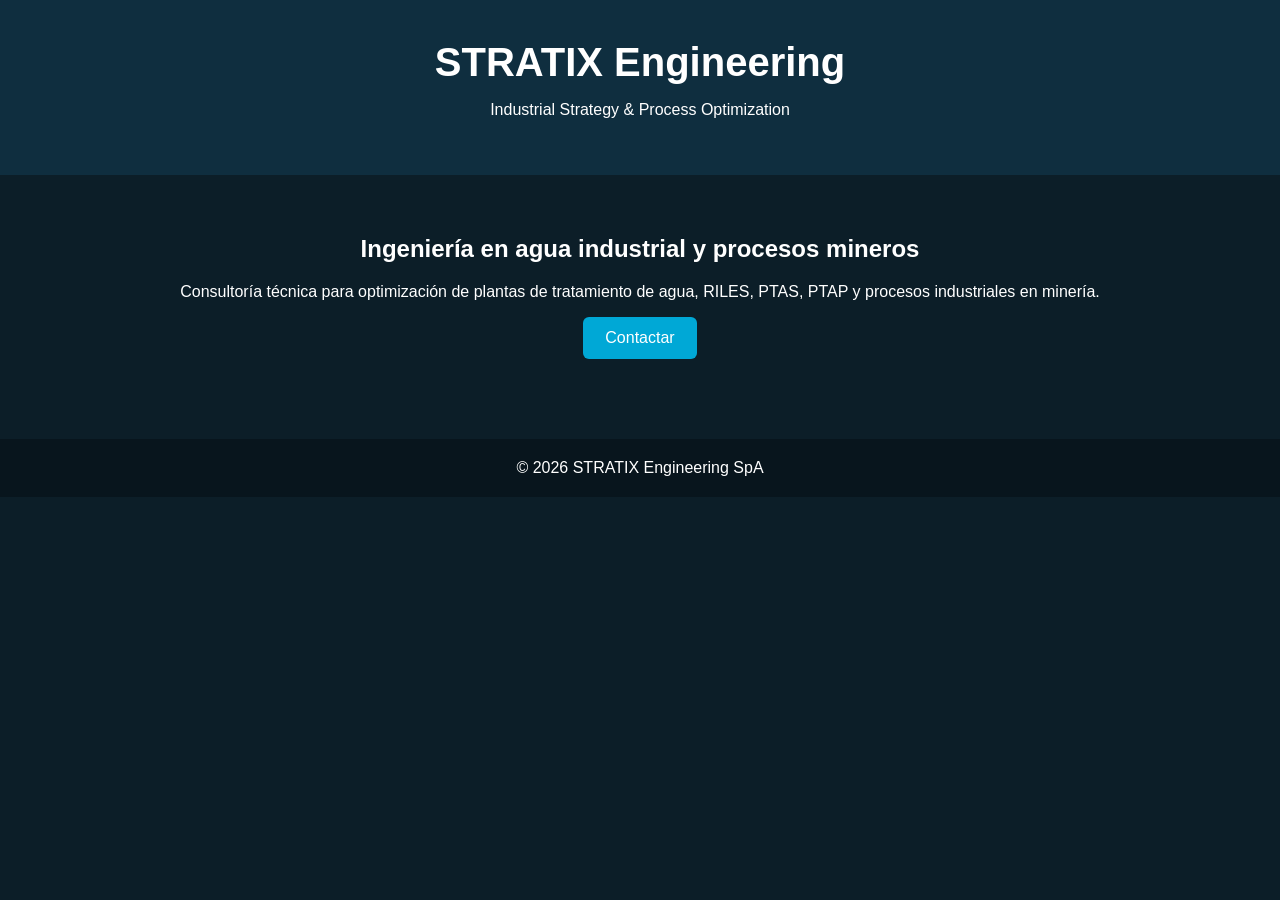
==== index.html @ 7f9ea27a "Create index.html" ====
<!DOCTYPE html>
<html lang="es">
<head>
<meta charset="UTF-8">
<title>STRATIX Engineering</title>

<style>
body{
font-family: Arial;
margin:0;
background:#0c1e28;
color:white;
text-align:center;
}

header{
background:#0f2e3f;
padding:40px;
}

h1{
font-size:40px;
margin:0;
}

section{
padding:40px;
}

button{
background:#00a8d6;
border:none;
padding:12px 22px;
color:white;
font-size:16px;
border-radius:6px;
cursor:pointer;
}

footer{
background:#08151d;
padding:20px;
margin-top:40px;
}

</style>
</head>

<body>

<header>
<h1>STRATIX Engineering</h1>
<p>Industrial Strategy & Process Optimization</p>
</header>

<section>

<h2>Ingeniería en agua industrial y procesos mineros</h2>

<p>
Consultoría técnica para optimización de plantas de tratamiento de agua,
RILES, PTAS, PTAP y procesos industriales en minería.
</p>

<button onclick="location.href='mailto:claudio.gutierrez@stratixengineering.cl'">
Contactar
</button>

</section>

<footer>
© 2026 STRATIX Engineering SpA
</footer>

</body>
</html>
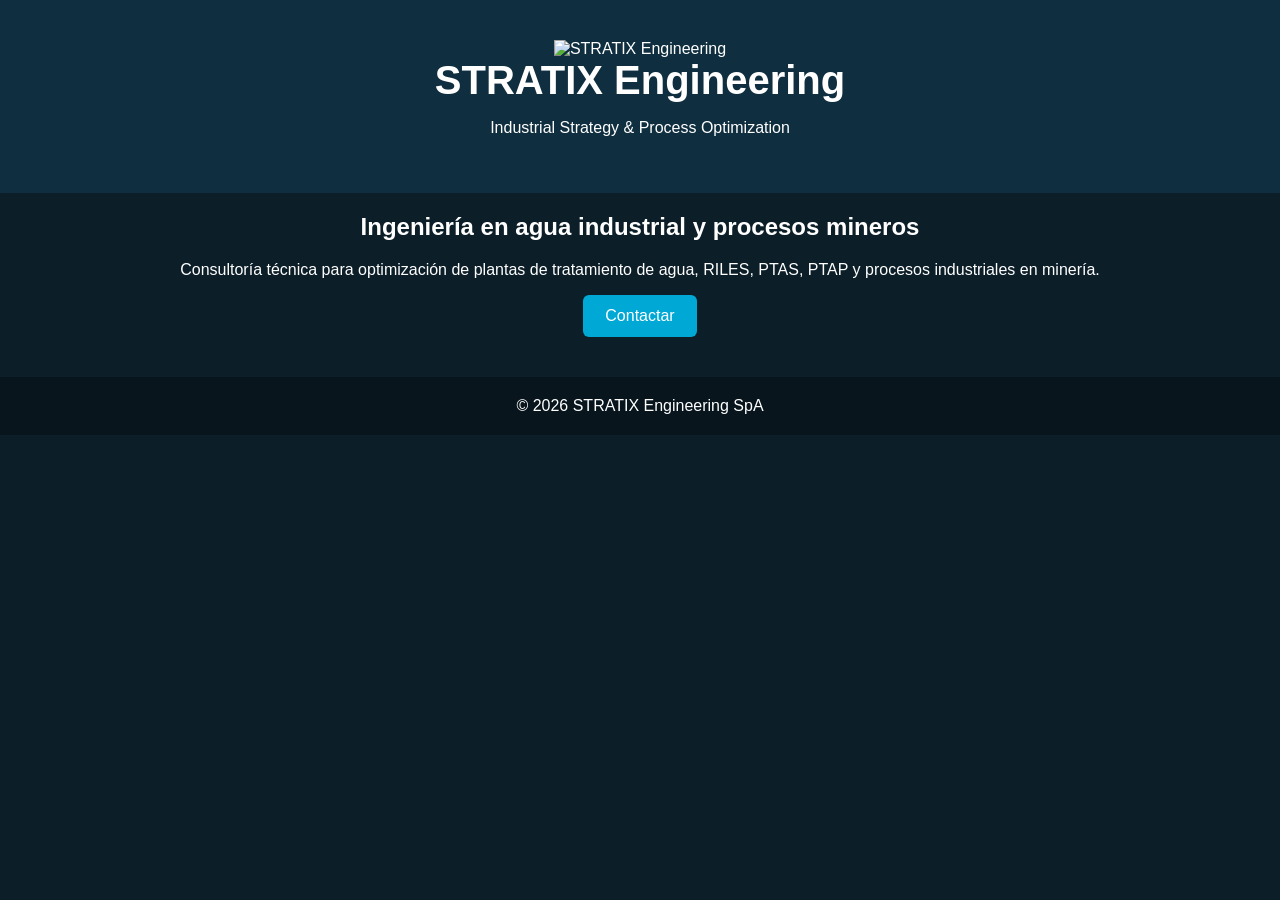
==== commit 185cb94b: "Update index.html" ====
--- a/index.html
+++ b/index.html
@@ -48,12 +48,12 @@
 
 <body>
 
+
 <header>
+<img src="engranaje más gota.png" alt="STRATIX Engineering" width="180">
 <h1>STRATIX Engineering</h1>
 <p>Industrial Strategy & Process Optimization</p>
 </header>
-
-<section>
 
 <h2>Ingeniería en agua industrial y procesos mineros</h2>
 
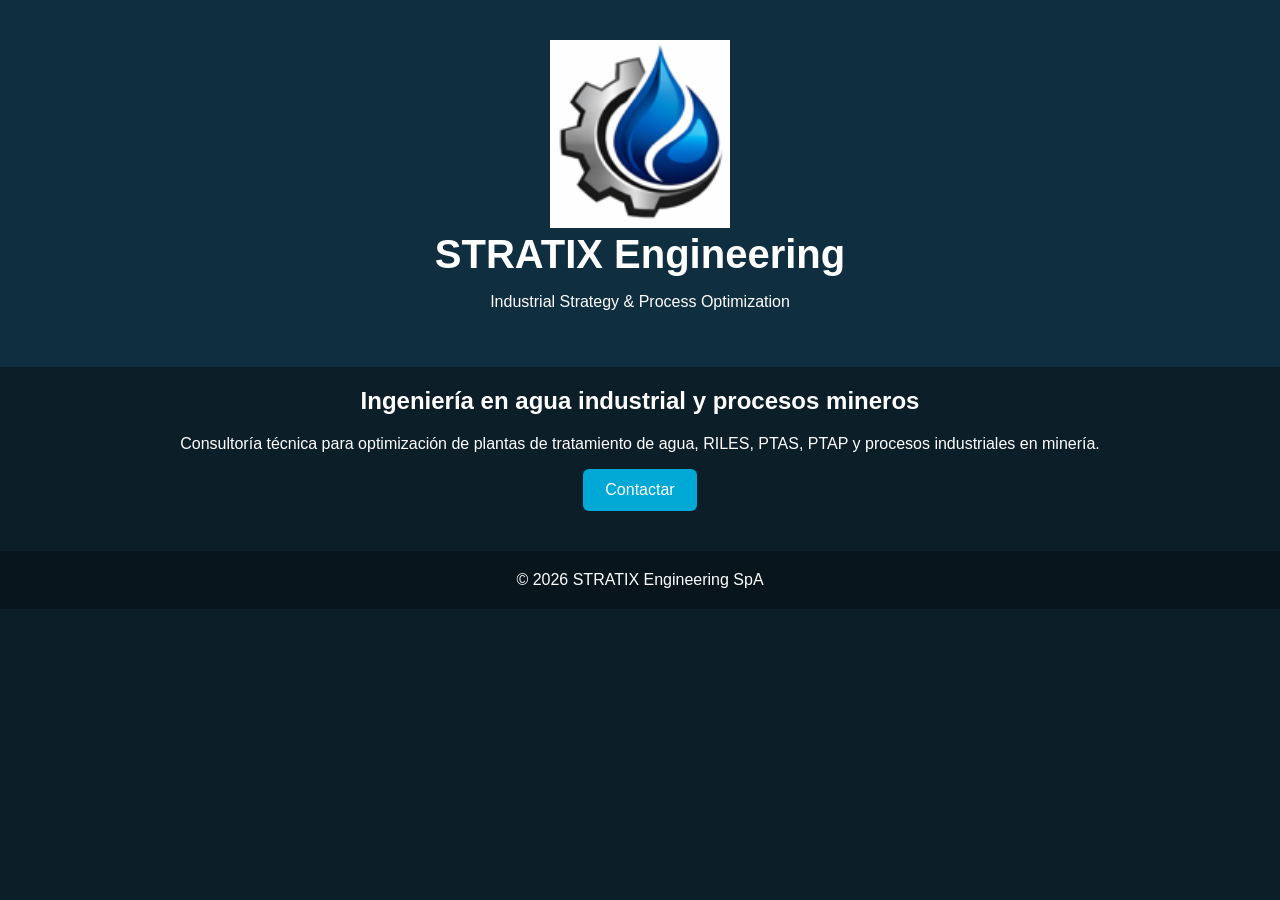
==== commit 6d56d354: "Update index.html" ====
--- a/index.html
+++ b/index.html
@@ -50,7 +50,7 @@
 
 
 <header>
-<img src="engranaje más gota.png" alt="STRATIX Engineering" width="180">
+<img src="logo-stratix.png" alt="STRATIX Engineering" width="180">
 <h1>STRATIX Engineering</h1>
 <p>Industrial Strategy & Process Optimization</p>
 </header>
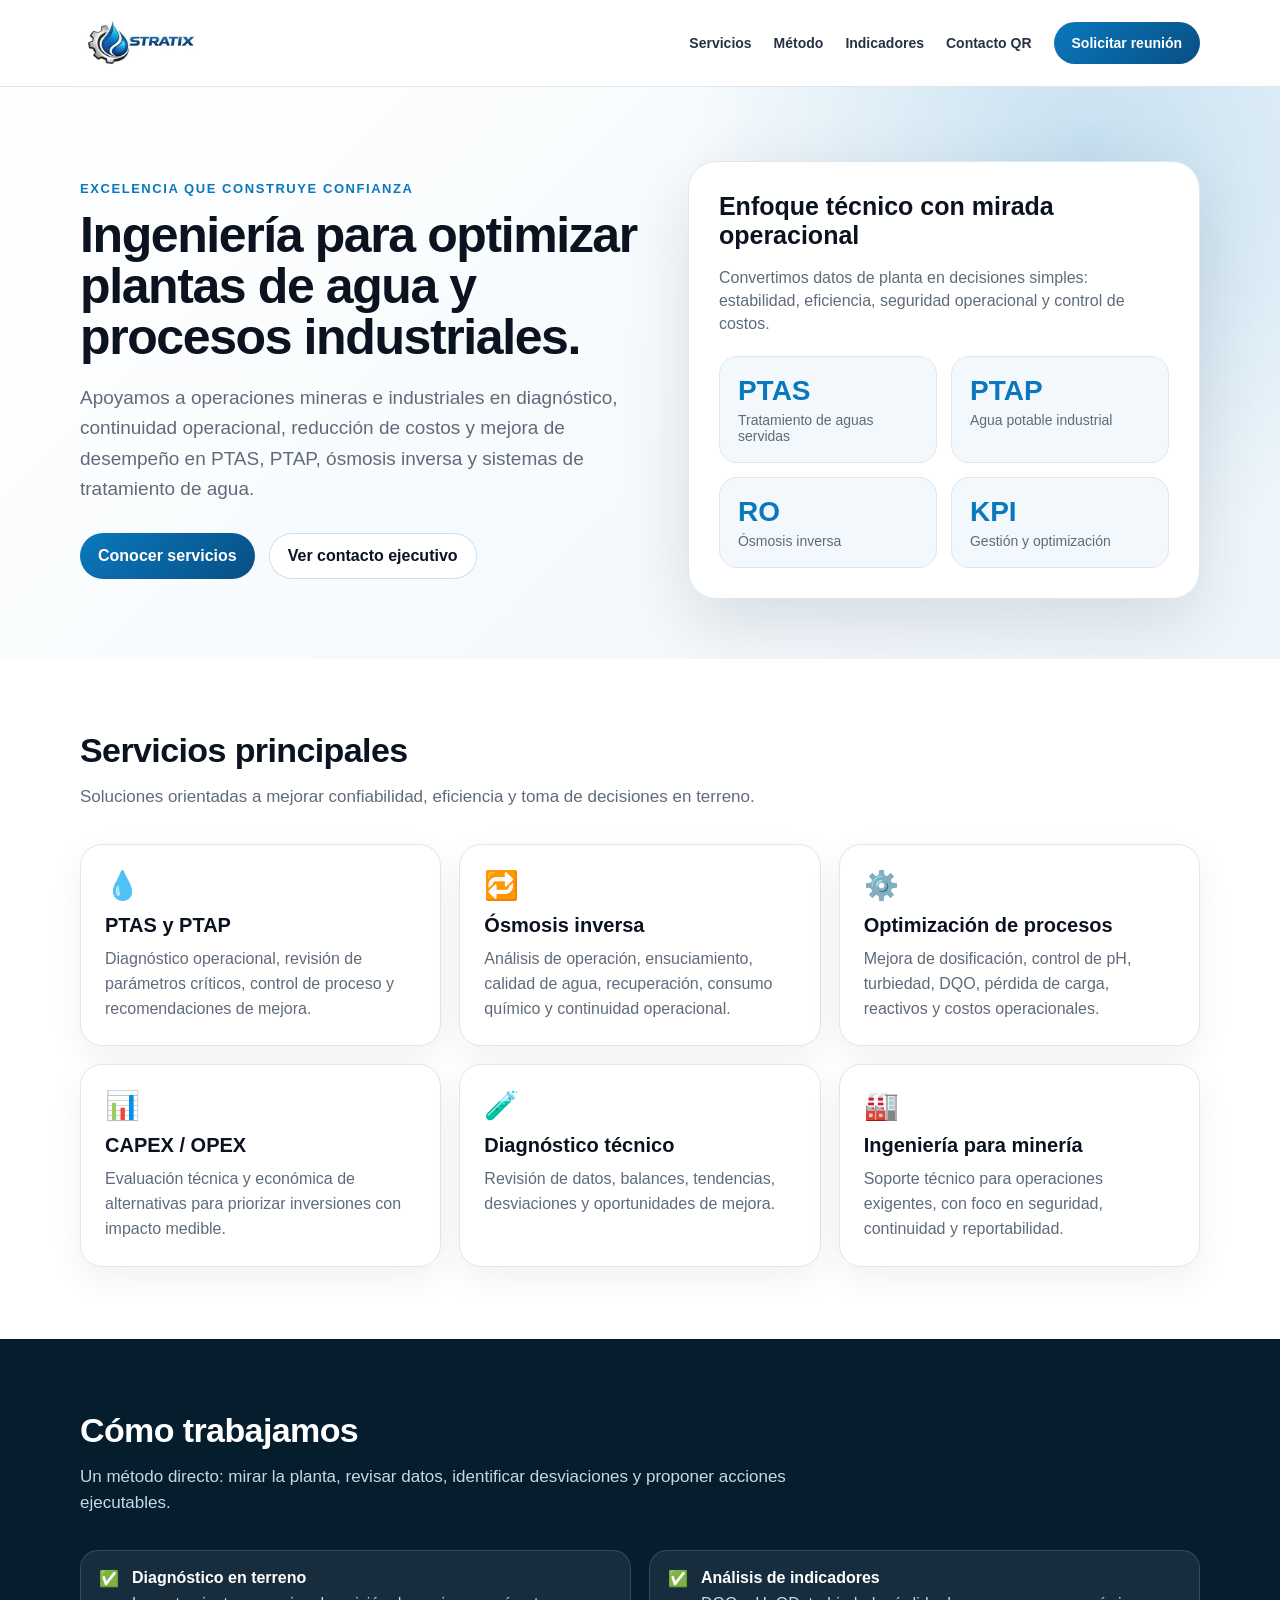
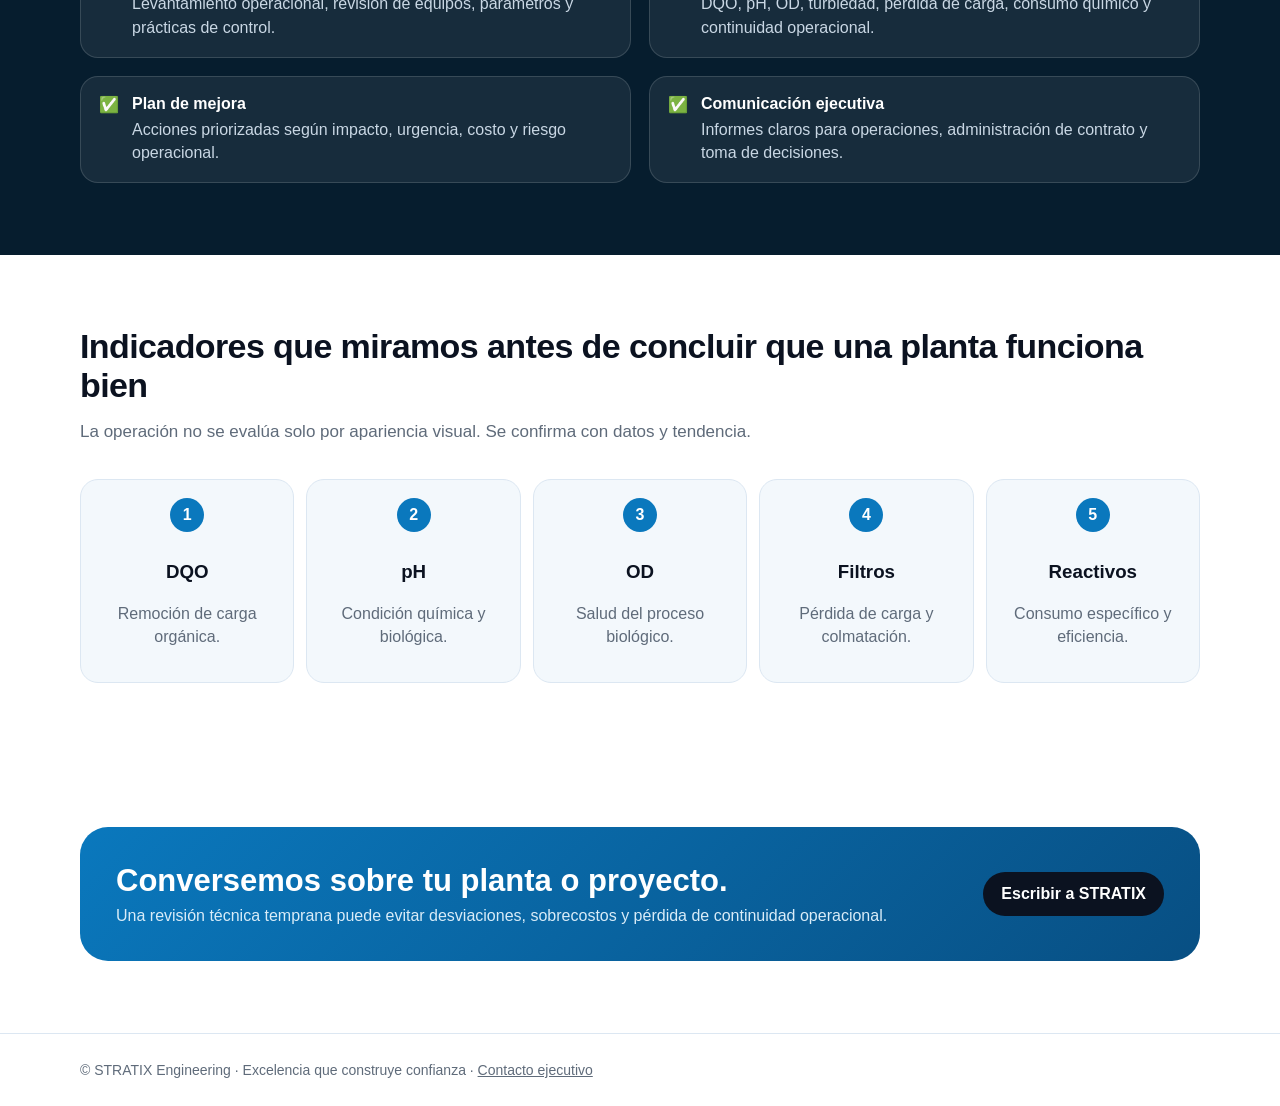
==== commit f9bd3f22: "Add files via upload" ====
--- a/index.html
+++ b/index.html
@@ -1,76 +1,8 @@
-<!DOCTYPE html>
-<html lang="es">
-<head>
-<meta charset="UTF-8">
-<title>STRATIX Engineering</title>
-
-<style>
-body{
-font-family: Arial;
-margin:0;
-background:#0c1e28;
-color:white;
-text-align:center;
-}
-
-header{
-background:#0f2e3f;
-padding:40px;
-}
-
-h1{
-font-size:40px;
-margin:0;
-}
-
-section{
-padding:40px;
-}
-
-button{
-background:#00a8d6;
-border:none;
-padding:12px 22px;
-color:white;
-font-size:16px;
-border-radius:6px;
-cursor:pointer;
-}
-
-footer{
-background:#08151d;
-padding:20px;
-margin-top:40px;
-}
-
-</style>
-</head>
-
-<body>
-
-
-<header>
-<img src="logo-stratix.png" alt="STRATIX Engineering" width="180">
-<h1>STRATIX Engineering</h1>
-<p>Industrial Strategy & Process Optimization</p>
-</header>
-
-<h2>Ingeniería en agua industrial y procesos mineros</h2>
-
-<p>
-Consultoría técnica para optimización de plantas de tratamiento de agua,
-RILES, PTAS, PTAP y procesos industriales en minería.
-</p>
-
-<button onclick="location.href='mailto:claudio.gutierrez@stratixengineering.cl'">
-Contactar
-</button>
-
-</section>
-
-<footer>
-© 2026 STRATIX Engineering SpA
-</footer>
-
-</body>
-</html>
+<!doctype html><html lang="es"><head><meta charset="utf-8"><meta name="viewport" content="width=device-width, initial-scale=1"><title>STRATIX Engineering | Ingeniería y optimización de plantas de agua</title><meta name="description" content="STRATIX Engineering: ingeniería, diagnóstico y optimización de plantas PTAS, PTAP, ósmosis inversa y procesos industriales para minería."><link rel="stylesheet" href="assets/styles.css"></head><body>
+<header class="nav"><div class="container nav-inner"><a href="#"><img class="logo" src="assets/logo-stratix.png" alt="STRATIX Engineering"></a><nav class="nav-links"><a href="#servicios">Servicios</a><a href="#metodo">Método</a><a href="#proyectos">Indicadores</a><a href="/contacto">Contacto QR</a><a class="btn primary" href="mailto:claudio.gutierrez@stratixengineering.cl">Solicitar reunión</a></nav></div></header>
+<section class="hero"><div class="container hero-inner"><div><div class="kicker">Excelencia que construye confianza</div><h1>Ingeniería para optimizar plantas de agua y procesos industriales.</h1><p class="lead">Apoyamos a operaciones mineras e industriales en diagnóstico, continuidad operacional, reducción de costos y mejora de desempeño en PTAS, PTAP, ósmosis inversa y sistemas de tratamiento de agua.</p><div class="hero-actions"><a class="btn primary" href="#servicios">Conocer servicios</a><a class="btn" href="/contacto">Ver contacto ejecutivo</a></div></div><div class="hero-card"><h2>Enfoque técnico con mirada operacional</h2><p class="small">Convertimos datos de planta en decisiones simples: estabilidad, eficiencia, seguridad operacional y control de costos.</p><div class="metric-grid"><div class="metric"><b>PTAS</b><span>Tratamiento de aguas servidas</span></div><div class="metric"><b>PTAP</b><span>Agua potable industrial</span></div><div class="metric"><b>RO</b><span>Ósmosis inversa</span></div><div class="metric"><b>KPI</b><span>Gestión y optimización</span></div></div></div></div></section>
+<section id="servicios" class="section"><div class="container"><h2 class="section-title">Servicios principales</h2><p class="section-sub">Soluciones orientadas a mejorar confiabilidad, eficiencia y toma de decisiones en terreno.</p><div class="cards"><div class="card"><div class="icon">💧</div><h3>PTAS y PTAP</h3><p>Diagnóstico operacional, revisión de parámetros críticos, control de proceso y recomendaciones de mejora.</p></div><div class="card"><div class="icon">🔁</div><h3>Ósmosis inversa</h3><p>Análisis de operación, ensuciamiento, calidad de agua, recuperación, consumo químico y continuidad operacional.</p></div><div class="card"><div class="icon">⚙️</div><h3>Optimización de procesos</h3><p>Mejora de dosificación, control de pH, turbiedad, DQO, pérdida de carga, reactivos y costos operacionales.</p></div><div class="card"><div class="icon">📊</div><h3>CAPEX / OPEX</h3><p>Evaluación técnica y económica de alternativas para priorizar inversiones con impacto medible.</p></div><div class="card"><div class="icon">🧪</div><h3>Diagnóstico técnico</h3><p>Revisión de datos, balances, tendencias, desviaciones y oportunidades de mejora.</p></div><div class="card"><div class="icon">🏭</div><h3>Ingeniería para minería</h3><p>Soporte técnico para operaciones exigentes, con foco en seguridad, continuidad y reportabilidad.</p></div></div></div></section>
+<section id="metodo" class="section band"><div class="container"><h2 class="section-title">Cómo trabajamos</h2><p class="section-sub">Un método directo: mirar la planta, revisar datos, identificar desviaciones y proponer acciones ejecutables.</p><div class="checks"><div class="check"><span>✅</span><div><b>Diagnóstico en terreno</b><p>Levantamiento operacional, revisión de equipos, parámetros y prácticas de control.</p></div></div><div class="check"><span>✅</span><div><b>Análisis de indicadores</b><p>DQO, pH, OD, turbiedad, pérdida de carga, consumo químico y continuidad operacional.</p></div></div><div class="check"><span>✅</span><div><b>Plan de mejora</b><p>Acciones priorizadas según impacto, urgencia, costo y riesgo operacional.</p></div></div><div class="check"><span>✅</span><div><b>Comunicación ejecutiva</b><p>Informes claros para operaciones, administración de contrato y toma de decisiones.</p></div></div></div></div></section>
+<section id="proyectos" class="section"><div class="container"><h2 class="section-title">Indicadores que miramos antes de concluir que una planta funciona bien</h2><p class="section-sub">La operación no se evalúa solo por apariencia visual. Se confirma con datos y tendencia.</p><div class="process"><div class="step"><b>1</b><h3>DQO</h3><p class="small">Remoción de carga orgánica.</p></div><div class="step"><b>2</b><h3>pH</h3><p class="small">Condición química y biológica.</p></div><div class="step"><b>3</b><h3>OD</h3><p class="small">Salud del proceso biológico.</p></div><div class="step"><b>4</b><h3>Filtros</h3><p class="small">Pérdida de carga y colmatación.</p></div><div class="step"><b>5</b><h3>Reactivos</h3><p class="small">Consumo específico y eficiencia.</p></div></div></div></section>
+<section class="section"><div class="container"><div class="cta"><div><h2>Conversemos sobre tu planta o proyecto.</h2><p>Una revisión técnica temprana puede evitar desviaciones, sobrecostos y pérdida de continuidad operacional.</p></div><a class="btn dark" href="mailto:claudio.gutierrez@stratixengineering.cl">Escribir a STRATIX</a></div></div></section>
+<footer class="footer"><div class="container">© STRATIX Engineering · Excelencia que construye confianza · <a href="/contacto">Contacto ejecutivo</a></div></footer></body></html>
--- a/assets/styles.css
+++ b/assets/styles.css
@@ -0,0 +1,9 @@
+
+:root{--blue:#0a78bd;--blue-dark:#084f83;--ink:#0b1220;--muted:#5f6b7a;--line:#dce7f2;--soft:#f3f8fc;--white:#fff}
+*{box-sizing:border-box}html{scroll-behavior:smooth}body{margin:0;font-family:Arial,Helvetica,sans-serif;color:var(--ink);background:#fff}a{color:inherit}.container{width:min(1120px,92%);margin:auto}
+.nav{position:sticky;top:0;z-index:20;background:rgba(255,255,255,.92);backdrop-filter:blur(12px);border-bottom:1px solid var(--line)}.nav-inner{display:flex;align-items:center;justify-content:space-between;padding:14px 0}.logo{height:58px;width:auto;display:block}.nav-links{display:flex;gap:22px;align-items:center;font-weight:700;font-size:14px;color:#273244}.nav-links a{text-decoration:none}
+.btn{display:inline-flex;align-items:center;justify-content:center;gap:9px;padding:13px 18px;border-radius:999px;text-decoration:none;font-weight:800;border:1px solid rgba(10,120,189,.22);background:#fff}.btn.primary{background:linear-gradient(135deg,var(--blue),var(--blue-dark));color:#fff;border:none}.btn.dark{background:#0b1220;color:#fff;border:none}
+.hero{position:relative;overflow:hidden;background:radial-gradient(circle at 85% 12%,rgba(10,120,189,.20),transparent 34%),linear-gradient(135deg,#fff 0%,#eef6fb 100%)}.hero-inner{display:grid;grid-template-columns:1.05fr .95fr;gap:42px;align-items:center;padding:74px 0 60px}.kicker{color:var(--blue);font-weight:900;letter-spacing:.12em;text-transform:uppercase;font-size:13px}h1{font-size:50px;line-height:1.02;margin:14px 0 20px;letter-spacing:-1.4px}.lead{font-size:19px;line-height:1.6;color:var(--muted);max-width:650px}.hero-actions{display:flex;gap:14px;flex-wrap:wrap;margin-top:28px}.hero-card{background:#fff;border:1px solid var(--line);border-radius:28px;box-shadow:0 25px 70px rgba(11,18,32,.12);padding:30px}.hero-card h2{margin:0 0 12px;font-size:25px}.metric-grid{display:grid;grid-template-columns:1fr 1fr;gap:14px;margin-top:20px}.metric{border:1px solid var(--line);border-radius:18px;padding:18px;background:var(--soft)}.metric b{font-size:28px;color:var(--blue)}.metric span{display:block;margin-top:5px;color:var(--muted);font-size:14px}
+.section{padding:72px 0}.section-title{font-size:34px;margin:0 0 14px;letter-spacing:-.6px}.section-sub{color:var(--muted);font-size:17px;line-height:1.55;margin:0 0 34px;max-width:780px}.cards{display:grid;grid-template-columns:repeat(3,1fr);gap:18px}.card{border:1px solid var(--line);border-radius:22px;background:#fff;padding:24px;box-shadow:0 12px 35px rgba(11,18,32,.06)}.card .icon{font-size:28px;margin-bottom:12px}.card h3{margin:0 0 10px;font-size:20px}.card p{margin:0;color:var(--muted);line-height:1.55}.band{background:#061d2e;color:#fff}.band .section-sub{color:#c9d7e4}.checks{display:grid;grid-template-columns:repeat(2,1fr);gap:18px}.check{display:flex;gap:13px;align-items:flex-start;background:rgba(255,255,255,.07);border:1px solid rgba(255,255,255,.14);border-radius:18px;padding:18px}.check p{margin:5px 0 0;color:#c9d7e4;line-height:1.45}.process{display:grid;grid-template-columns:repeat(5,1fr);gap:12px}.step{background:var(--soft);border:1px solid var(--line);border-radius:18px;padding:18px;text-align:center}.step b{display:inline-flex;width:34px;height:34px;border-radius:50%;background:var(--blue);color:#fff;align-items:center;justify-content:center;margin-bottom:10px}.cta{background:linear-gradient(135deg,var(--blue),var(--blue-dark));color:white;border-radius:28px;padding:36px;display:flex;justify-content:space-between;align-items:center;gap:22px}.cta h2{margin:0;font-size:31px}.cta p{margin:8px 0 0;color:#d9ecf8}.footer{padding:28px 0;border-top:1px solid var(--line);color:var(--muted);font-size:14px}
+.contact-page{min-height:100vh;display:flex;align-items:center;background:radial-gradient(circle at top left,rgba(10,120,189,.18),transparent 34%),linear-gradient(135deg,#fff 0%,#f2f7fb 100%);padding:34px 0}.contact-card{display:grid;grid-template-columns:1.1fr .9fr;gap:0;overflow:hidden;background:#fff;border:1px solid var(--line);border-radius:30px;box-shadow:0 30px 90px rgba(11,18,32,.14)}.contact-left{padding:42px}.contact-left h1{font-size:40px;color:#000}.role{font-size:22px;font-weight:900;color:var(--blue);margin-top:8px}.contact-buttons{display:grid;grid-template-columns:1fr 1fr;gap:12px;margin:28px 0}.chips{display:flex;gap:9px;flex-wrap:wrap;margin-top:22px}.chip{padding:9px 12px;border-radius:999px;background:var(--soft);font-weight:800;font-size:13px;color:#293647}.qr-panel{padding:38px;background:#f8fbfd;border-left:1px solid var(--line);display:flex;flex-direction:column;align-items:center;justify-content:center;text-align:center}.qrbox{background:white;border:1px solid var(--line);border-radius:26px;padding:22px;box-shadow:0 18px 50px rgba(11,18,32,.12)}.qrbox img{width:min(320px,70vw);display:block}.small{color:var(--muted);line-height:1.45}
+@media(max-width:880px){.nav-links{display:none}.hero-inner,.contact-card{grid-template-columns:1fr}h1{font-size:36px}.cards{grid-template-columns:1fr}.checks{grid-template-columns:1fr}.process{grid-template-columns:1fr}.cta{flex-direction:column;align-items:flex-start}.contact-buttons{grid-template-columns:1fr}.qr-panel{border-left:0;border-top:1px solid var(--line)}}
